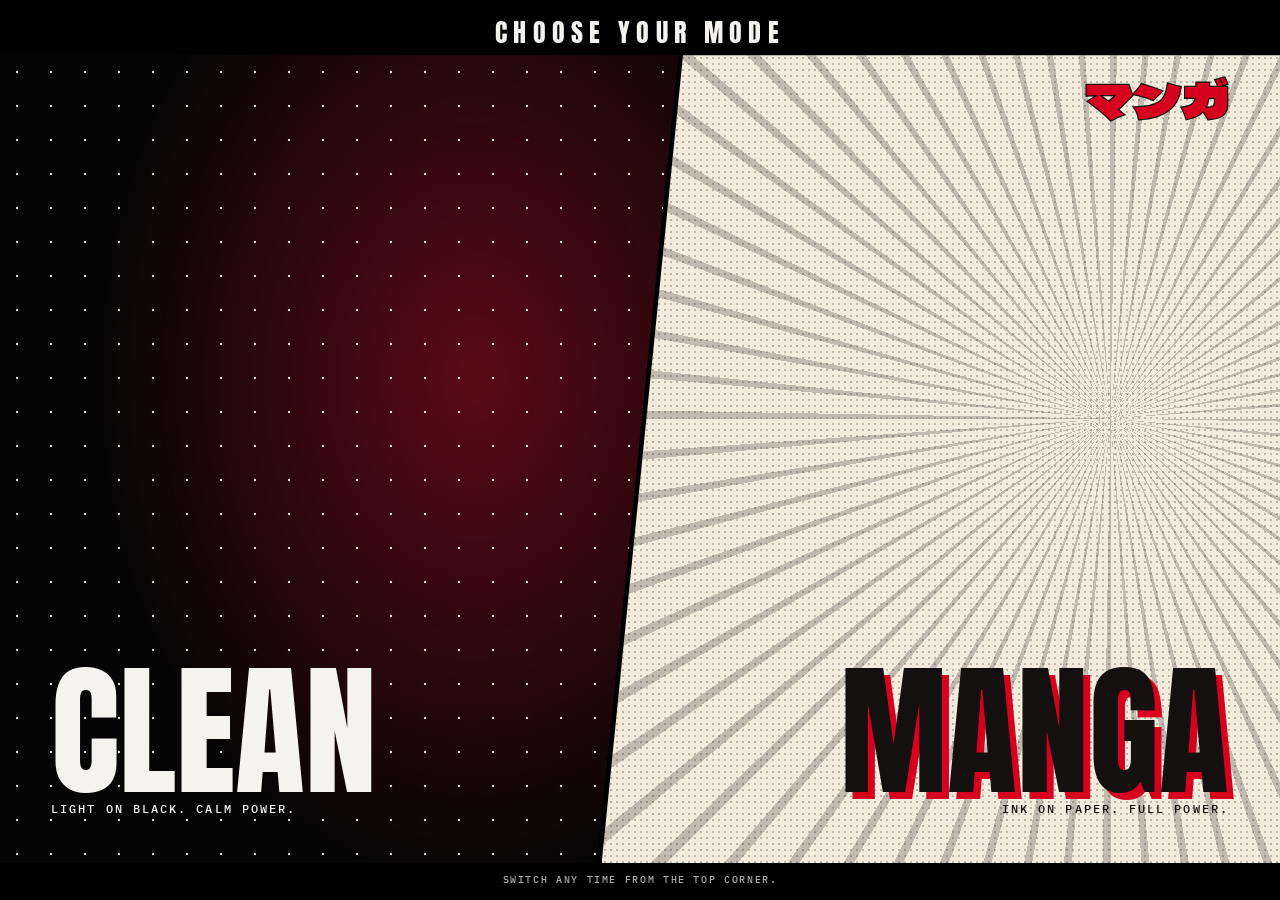
==== index.html @ 98e5549c "One site, two modes: Clean (personal) and Manga - index.html is the front door: it opens the mode yo" ====
<!doctype html>
<html lang="en">
<head>
  <meta charset="utf-8">
  <meta name="viewport" content="width=device-width, initial-scale=1">
  <title>RSW — Real Saiyan Wellness</title>
  <!-- Test site: keep search engines out. Remove at launch. -->
  <meta name="robots" content="noindex">
  <link rel="icon" href="favicon.svg" type="image/svg+xml">
  <!-- The site is two pages, one per mode: Clean (clean/) and Manga (manga/). This one only sends visitors to the
       mode they used last, Clean the first time; the mode picker then asks on their first visit in a tab. -->
  <script>
    let mode = 'clean';
    try { mode = localStorage.getItem('rsw-mode') === 'manga' ? 'manga' : 'clean'; } catch {}
    location.replace(`${mode}/index.html${location.hash}`);
  </script>
</head>
<body>
  <p><a href="clean/index.html">RSW Clean</a> · <a href="manga/index.html">RSW Manga</a></p>
</body>
</html>
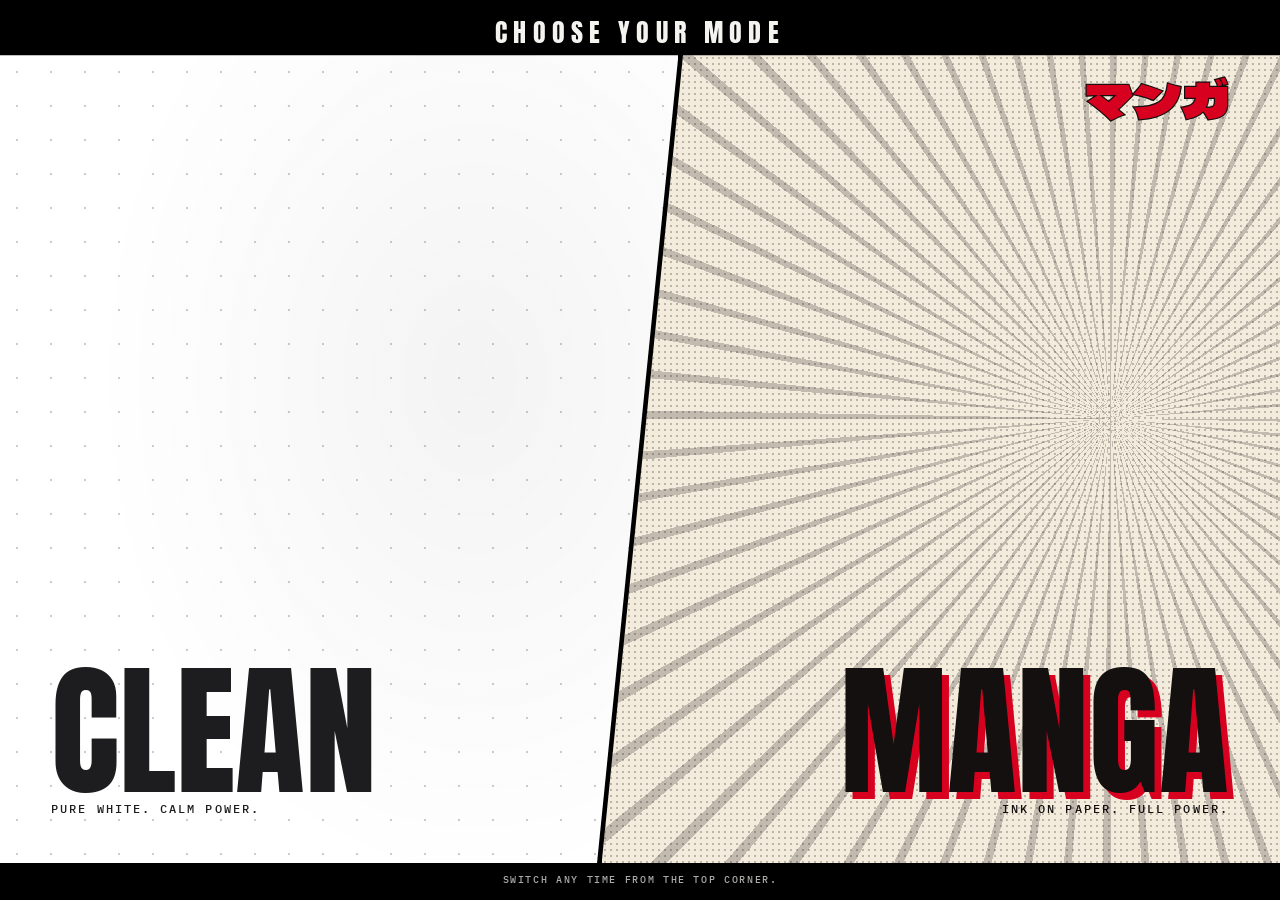
==== commit 70396552: "Stay light under a phone's dark mode; versioned links so updates show On a Samsung phone the white C" ====
--- a/index.html
+++ b/index.html
@@ -3,6 +3,8 @@
 <head>
   <meta charset="utf-8">
   <meta name="viewport" content="width=device-width, initial-scale=1">
+  <!-- Designed in its own colours: a phone's dark mode (Samsung Internet's, Chrome's) mustn't repaint it -->
+  <meta name="color-scheme" content="only light">
   <title>RSW — Real Saiyan Wellness</title>
   <!-- Test site: keep search engines out. Remove at launch. -->
   <meta name="robots" content="noindex">
